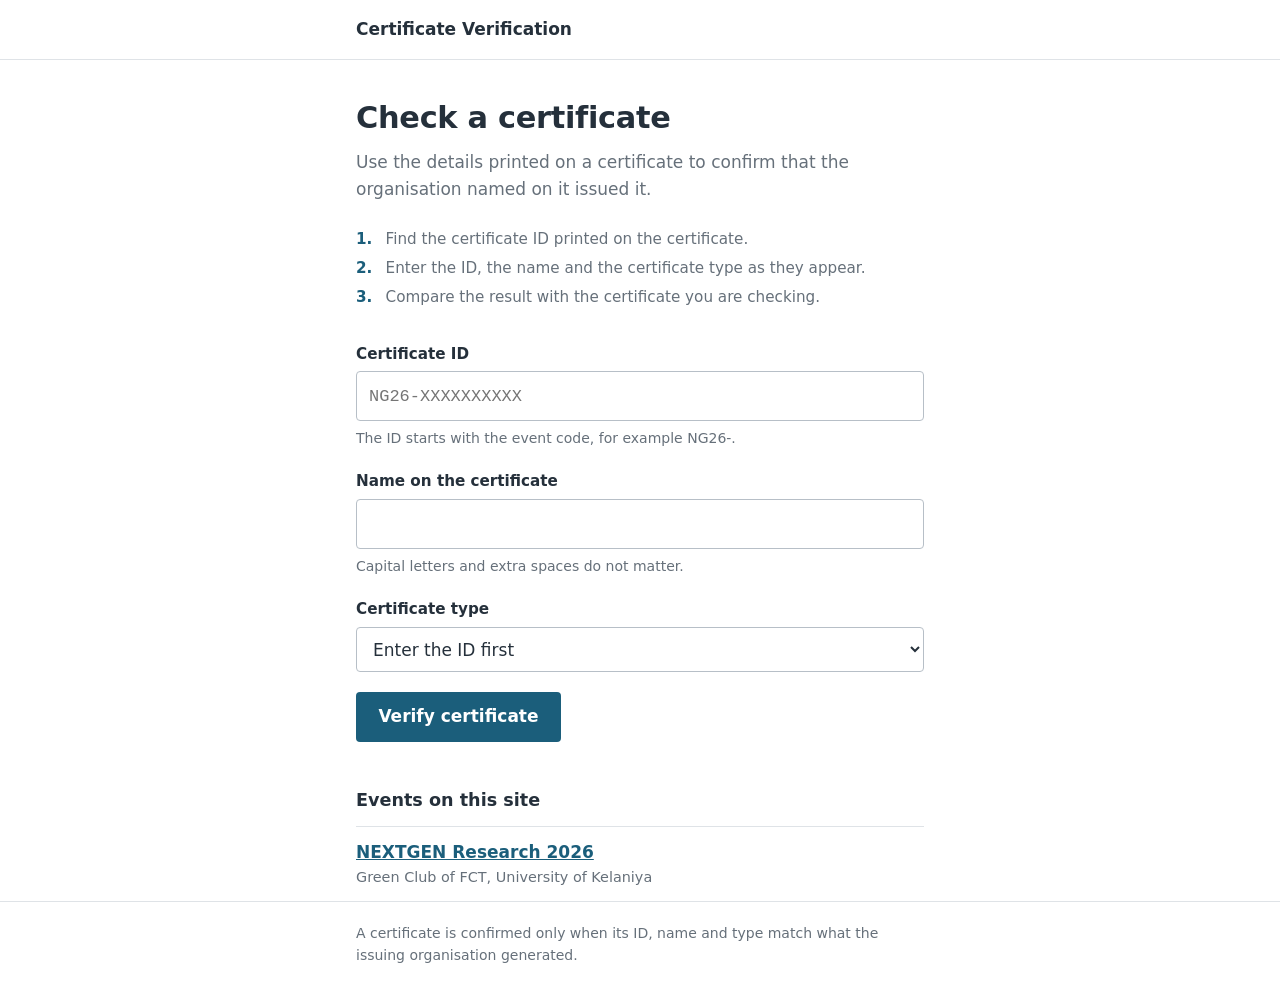
==== index.html @ 404afa52 "Add files via upload" ====
<!doctype html>
<html lang="en">
<head>
  <meta charset="utf-8">
  <meta name="viewport" content="width=device-width, initial-scale=1">
  <title>Certificate Verification</title>
  <meta name="description" content="Check that a certificate was issued by the organisation named on it.">
  <link rel="stylesheet" href="/style.css">
</head>
<body>
  <header class="site-header">
    <div class="wrap"><a class="wordmark" href="/">Certificate Verification</a></div>
  </header>

  <main class="wrap">
    <h1>Check a certificate</h1>
    <p class="lead">Use the details printed on a certificate to confirm that the organisation named on it issued it.</p>

    <ol class="steps">
      <li>Find the certificate ID printed on the certificate.</li>
      <li>Enter the ID, the name and the certificate type as they appear.</li>
      <li>Compare the result with the certificate you are checking.</li>
    </ol>

    <form id="verify-form">
      <div class="field">
        <label for="cert-id">Certificate ID</label>
        <input id="cert-id" name="id" type="text" required autocomplete="off" autocapitalize="characters" spellcheck="false" placeholder="NG26-XXXXXXXXXX">
        <p class="hint" id="event-note">The ID starts with the event code, for example NG26-.</p>
      </div>
      <div class="field">
        <label for="cert-name">Name on the certificate</label>
        <input id="cert-name" name="name" type="text" required autocomplete="off">
        <p class="hint">Capital letters and extra spaces do not matter.</p>
      </div>
      <div class="field">
        <label for="cert-type">Certificate type</label>
        <select id="cert-type" name="type" required>
          <option value="">Enter the ID first</option>
        </select>
      </div>
      <button type="submit">Verify certificate</button>
    </form>

    <div id="result" aria-live="polite"></div>

    <section class="events">
      <h2>Events on this site</h2>
      <ul>
        <li>
          <a href="/ng26/">NEXTGEN Research 2026</a>
          <span>Green Club of FCT, University of Kelaniya</span>
        </li>
      </ul>
    </section>
  </main>

  <footer>
    <div class="wrap"><p>A certificate is confirmed only when its ID, name and type match what the issuing organisation generated.</p></div>
  </footer>

  <script src="/verify.js"></script>
</body>
</html>
---- style.css ----
:root {
  --ink: #25303b;
  --muted: #66707a;
  --rule: #dfe3e7;
  --accent: #1b5e7b;
  --accent-dark: #144a61;
  --ok: #1c6b45;
  --bad: #a1332a;
}

* { box-sizing: border-box; }

body {
  margin: 0;
  background: #fff;
  color: var(--ink);
  font: 17px/1.6 system-ui, -apple-system, "Segoe UI", Roboto, sans-serif;
}

.wrap { max-width: 38rem; margin: 0 auto; padding: 0 1.25rem; }

.site-header { border-bottom: 1px solid var(--rule); padding: 1rem 0; }
.wordmark { color: var(--ink); font-weight: 600; text-decoration: none; }

main { padding-bottom: 3rem; }
h1 { font-size: 1.9rem; font-weight: 600; line-height: 1.2; letter-spacing: -0.01em; margin: 2.5rem 0 0.75rem; }
h2 { font-size: 1.1rem; font-weight: 600; margin: 2.75rem 0 0.75rem; }
.lead { color: var(--muted); margin: 0 0 1.5rem; }

.steps { list-style: none; counter-reset: step; margin: 0 0 2rem; padding: 0; color: var(--muted); font-size: 0.95rem; }
.steps li { counter-increment: step; display: flex; gap: 0.75rem; margin-bottom: 0.3rem; }
.steps li::before { content: counter(step) "."; color: var(--accent); font-weight: 600; min-width: 1.1rem; }

.field { margin-bottom: 1.25rem; }
label { display: block; font-weight: 600; font-size: 0.95rem; margin-bottom: 0.35rem; }
input, select {
  width: 100%;
  padding: 0.65rem 0.75rem;
  font: inherit;
  color: inherit;
  background: #fff;
  border: 1px solid #b7bfc7;
  border-radius: 4px;
}
input:focus, select:focus, button:focus-visible, a:focus-visible { outline: 2px solid var(--accent); outline-offset: 2px; }
#cert-id { font-family: ui-monospace, Consolas, monospace; letter-spacing: 0.04em; text-transform: uppercase; }
#cert-id::placeholder { text-transform: none; letter-spacing: 0; }
.hint { color: var(--muted); font-size: 0.875rem; margin: 0.35rem 0 0; }

button {
  font: inherit;
  font-weight: 600;
  color: #fff;
  background: var(--accent);
  border: 0;
  border-radius: 4px;
  padding: 0.7rem 1.4rem;
  cursor: pointer;
}
button:hover { background: var(--accent-dark); }
button:disabled { opacity: 0.6; cursor: default; }

#result:empty { display: none; }
#result { margin-top: 2rem; border-top: 3px solid var(--rule); padding-top: 1.25rem; }
#result.ok { border-top-color: var(--ok); }
#result.fail { border-top-color: var(--bad); }
.status { font-size: 1.2rem; font-weight: 600; margin: 0 0 0.5rem; }
.ok .status { color: var(--ok); }
.fail .status { color: var(--bad); }
.note { color: var(--muted); font-size: 0.95rem; }
.note p { margin: 0 0 0.5rem; }
.note ul { margin: 0.5rem 0; padding-left: 1.2rem; }
.org-logo { display: block; width: 56px; height: 56px; object-fit: contain; margin-bottom: 0.75rem; }

.record { margin: 1rem 0 0; }
.record div { display: flex; gap: 1rem; padding: 0.55rem 0; border-top: 1px solid var(--rule); }
.record dt { flex: 0 0 8.5rem; color: var(--muted); font-size: 0.9rem; }
.record dd { margin: 0; overflow-wrap: anywhere; }
.share { display: inline-block; margin-top: 1rem; color: var(--accent); font-weight: 600; }

.event-head { display: flex; align-items: center; gap: 0.9rem; margin-top: 2.25rem; color: var(--muted); }
.event-head img { width: 56px; height: 56px; object-fit: contain; }
.event-head + h1 { margin-top: 1rem; }
.about p { margin: 0 0 1rem; }

.events ul, .speakers { list-style: none; margin: 0; padding: 0; }
.events li, .speakers li { padding: 0.75rem 0; border-top: 1px solid var(--rule); }
.events a { color: var(--accent); font-weight: 600; }
.events span, .speakers span { display: block; color: var(--muted); font-size: 0.9rem; }

footer { border-top: 1px solid var(--rule); padding: 1.25rem 0 2rem; color: var(--muted); font-size: 0.875rem; }
footer p { margin: 0; }

@media (max-width: 30rem) {
  .record div { flex-direction: column; gap: 0; }
  .record dt { flex: none; }
}
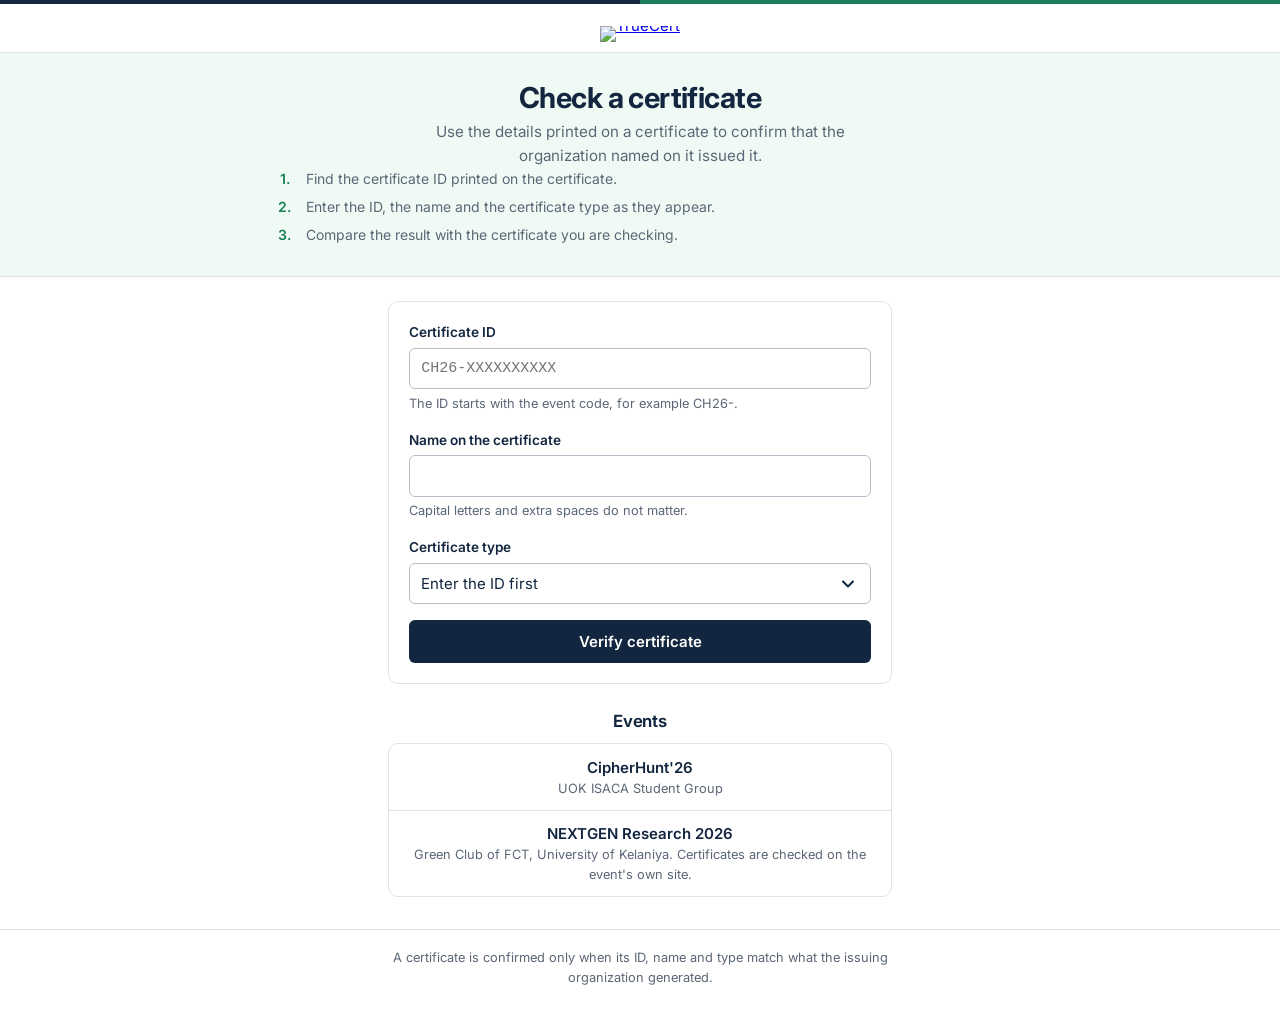
==== commit 1bf9251b: "new website files" ====
--- a/index.html
+++ b/index.html
@@ -3,30 +3,37 @@
 <head>
   <meta charset="utf-8">
   <meta name="viewport" content="width=device-width, initial-scale=1">
-  <title>Certificate Verification</title>
-  <meta name="description" content="Check that a certificate was issued by the organisation named on it.">
-  <link rel="stylesheet" href="/style.css">
+  <title>TrueCert | Certificate verification</title>
+  <meta name="description" content="Check that a certificate was issued by the organization named on it.">
+  <link rel="icon" type="image/png" href="logos/favicon.png">
+  <link rel="preconnect" href="https://fonts.googleapis.com">
+  <link rel="preconnect" href="https://fonts.gstatic.com" crossorigin>
+  <link href="https://fonts.googleapis.com/css2?family=Inter:wght@400;500;600;700&display=swap" rel="stylesheet">
+  <link rel="stylesheet" href="style.css">
 </head>
 <body>
   <header class="site-header">
-    <div class="wrap"><a class="wordmark" href="/">Certificate Verification</a></div>
+    <div class="wrap"><a class="brand" href="./"><img src="logos/truecert-logo.png" alt="TrueCert"></a></div>
   </header>
 
+  <section class="hero">
+    <div class="wrap">
+      <h1>Check a certificate</h1>
+      <p class="lead">Use the details printed on a certificate to confirm that the organization named on it issued it.</p>
+      <ol class="steps">
+        <li>Find the certificate ID printed on the certificate.</li>
+        <li>Enter the ID, the name and the certificate type as they appear.</li>
+        <li>Compare the result with the certificate you are checking.</li>
+      </ol>
+    </div>
+  </section>
+
   <main class="wrap">
-    <h1>Check a certificate</h1>
-    <p class="lead">Use the details printed on a certificate to confirm that the organisation named on it issued it.</p>
-
-    <ol class="steps">
-      <li>Find the certificate ID printed on the certificate.</li>
-      <li>Enter the ID, the name and the certificate type as they appear.</li>
-      <li>Compare the result with the certificate you are checking.</li>
-    </ol>
-
-    <form id="verify-form">
+    <form id="verify-form" class="panel">
       <div class="field">
         <label for="cert-id">Certificate ID</label>
-        <input id="cert-id" name="id" type="text" required autocomplete="off" autocapitalize="characters" spellcheck="false" placeholder="NG26-XXXXXXXXXX">
-        <p class="hint" id="event-note">The ID starts with the event code, for example NG26-.</p>
+        <input id="cert-id" name="id" type="text" required autocomplete="off" autocapitalize="characters" spellcheck="false" placeholder="CH26-XXXXXXXXXX">
+        <p class="hint" id="event-note">The ID starts with the event code, for example CH26-.</p>
       </div>
       <div class="field">
         <label for="cert-name">Name on the certificate</label>
@@ -45,20 +52,26 @@
     <div id="result" aria-live="polite"></div>
 
     <section class="events">
-      <h2>Events on this site</h2>
+      <h2>Events</h2>
       <ul>
         <li>
-          <a href="/ng26/">NEXTGEN Research 2026</a>
-          <span>Green Club of FCT, University of Kelaniya</span>
+          <a href="ch26/index.html">CipherHunt'26
+            <span>UOK ISACA Student Group</span>
+          </a>
+        </li>
+        <li>
+          <a href="https://nextgenresearch2026.netlify.app/">NEXTGEN Research 2026
+            <span>Green Club of FCT, University of Kelaniya. Certificates are checked on the event's own site.</span>
+          </a>
         </li>
       </ul>
     </section>
   </main>
 
   <footer>
-    <div class="wrap"><p>A certificate is confirmed only when its ID, name and type match what the issuing organisation generated.</p></div>
+    <div class="wrap"><p>A certificate is confirmed only when its ID, name and type match what the issuing organization generated.</p></div>
   </footer>
 
-  <script src="/verify.js"></script>
+  <script src="verify.js"></script>
 </body>
 </html>
--- a/style.css
+++ b/style.css
@@ -1,97 +1,220 @@
 :root {
-  --ink: #25303b;
-  --muted: #66707a;
-  --rule: #dfe3e7;
-  --accent: #1b5e7b;
-  --accent-dark: #144a61;
-  --ok: #1c6b45;
+  --navy: #12263f;
+  --green: #1b7f5a;
+  --green-dark: #14634a;
+  --mint: #4ade9e;
+  --mint-soft: #f0faf5;
+  --slate: #5b6676;
+  --rule: #dde3ea;
   --bad: #a1332a;
+  --bad-soft: #fcf3f2;
+  --linkedin: #0a66c2;
+  --linkedin-dark: #084e96;
 }
 
 * { box-sizing: border-box; }
+html { -webkit-text-size-adjust: 100%; }
 
 body {
   margin: 0;
   background: #fff;
-  color: var(--ink);
-  font: 17px/1.6 system-ui, -apple-system, "Segoe UI", Roboto, sans-serif;
-}
-
-.wrap { max-width: 38rem; margin: 0 auto; padding: 0 1.25rem; }
-
-.site-header { border-bottom: 1px solid var(--rule); padding: 1rem 0; }
-.wordmark { color: var(--ink); font-weight: 600; text-decoration: none; }
-
-main { padding-bottom: 3rem; }
-h1 { font-size: 1.9rem; font-weight: 600; line-height: 1.2; letter-spacing: -0.01em; margin: 2.5rem 0 0.75rem; }
-h2 { font-size: 1.1rem; font-weight: 600; margin: 2.75rem 0 0.75rem; }
-.lead { color: var(--muted); margin: 0 0 1.5rem; }
-
-.steps { list-style: none; counter-reset: step; margin: 0 0 2rem; padding: 0; color: var(--muted); font-size: 0.95rem; }
-.steps li { counter-increment: step; display: flex; gap: 0.75rem; margin-bottom: 0.3rem; }
-.steps li::before { content: counter(step) "."; color: var(--accent); font-weight: 600; min-width: 1.1rem; }
-
-.field { margin-bottom: 1.25rem; }
-label { display: block; font-weight: 600; font-size: 0.95rem; margin-bottom: 0.35rem; }
+  color: var(--navy);
+  font: 400 15px/1.55 "Inter", system-ui, -apple-system, "Segoe UI", Roboto, sans-serif;
+}
+
+.wrap { max-width: 34rem; margin: 0 auto; padding: 0 1.25rem; }
+
+/* Header: the two-tone stripe repeats the True | Cert split in the logo */
+.site-header {
+  padding: 0.85rem 0 0.65rem;
+  text-align: center;
+  border-bottom: 1px solid var(--rule);
+  background-color: #fff;
+  background-image: linear-gradient(90deg, var(--navy) 50%, var(--green) 50%);
+  background-size: 100% 4px;
+  background-repeat: no-repeat;
+  background-position: top;
+}
+.brand { display: inline-block; line-height: 0; }
+.brand img { height: 32px; width: auto; }
+
+/* Hero */
+.hero {
+  background: var(--mint-soft);
+  border-bottom: 1px solid var(--rule);
+  padding: 1.75rem 0 1.5rem;
+  text-align: center;
+}
+.event-head { display: flex; justify-content: center; margin: 0 0 0.75rem; }
+.event-head img { display: block; height: 64px; width: auto; max-width: 100%; }
+h1 {
+  font-size: clamp(1.5rem, 4.5vw, 1.8rem);
+  font-weight: 700;
+  line-height: 1.15;
+  letter-spacing: -0.02em;
+  margin: 0 0 0.4rem;
+}
+h2 { font-size: 1.05rem; font-weight: 650; letter-spacing: -0.01em; margin: 0 0 0.6rem; }
+.lead { color: var(--slate); max-width: 28rem; margin: 0 auto; font-size: 0.95rem; }
+
+.hero .wrap { max-width: 48rem; }
+.hero-grid {
+  display: grid;
+  grid-template-columns: minmax(0, 15rem) minmax(0, 1fr);
+  gap: 1.75rem;
+  align-items: center;
+  max-width: 38rem;
+  margin: 1.25rem auto 0;
+  text-align: left;
+}
+.cert-art { display: block; width: 100%; height: auto; transform: rotate(-2deg); }
+.cert-art .seal { transform-box: fill-box; transform-origin: center; animation: stamp 0.55s 0.35s cubic-bezier(0.2, 0.9, 0.3, 1.25) both; }
+.cert-art .tick { stroke-dasharray: 34; stroke-dashoffset: 34; animation: draw 0.4s 0.85s ease-out forwards; }
+@keyframes stamp { from { opacity: 0; transform: scale(1.7) rotate(-16deg); } to { opacity: 1; transform: none; } }
+@keyframes draw { to { stroke-dashoffset: 0; } }
+
+.steps {
+  list-style: none;
+  counter-reset: step;
+  margin: 0;
+  padding: 0;
+  color: var(--slate);
+  font-size: 0.875rem;
+}
+.steps li { margin-bottom: 0.4rem; }
+.steps li { counter-increment: step; display: flex; gap: 0.75rem; }
+.steps li::before { content: counter(step) "."; color: var(--green); font-weight: 600; min-width: 1.1rem; }
+
+main.wrap { padding-bottom: 2rem; }
+
+/* Form */
+.panel { margin-top: 1.5rem; padding: 1.25rem; border: 1px solid var(--rule); border-radius: 10px; background: #fff; }
+.field { margin-bottom: 1rem; }
+label { display: block; font-weight: 600; font-size: 0.85rem; margin-bottom: 0.3rem; }
 input, select {
   width: 100%;
-  padding: 0.65rem 0.75rem;
+  padding: 0.5rem 0.7rem;
   font: inherit;
   color: inherit;
-  background: #fff;
-  border: 1px solid #b7bfc7;
-  border-radius: 4px;
-}
-input:focus, select:focus, button:focus-visible, a:focus-visible { outline: 2px solid var(--accent); outline-offset: 2px; }
+  background-color: #fff;
+  border: 1px solid #b7c0ca;
+  border-radius: 6px;
+}
+input:focus, select:focus, button:focus-visible, a:focus-visible { outline: 2px solid var(--green); outline-offset: 2px; }
 #cert-id { font-family: ui-monospace, Consolas, monospace; letter-spacing: 0.04em; text-transform: uppercase; }
 #cert-id::placeholder { text-transform: none; letter-spacing: 0; }
-.hint { color: var(--muted); font-size: 0.875rem; margin: 0.35rem 0 0; }
+.hint { color: var(--slate); font-size: 0.8rem; margin: 0.3rem 0 0; }
+
+select {
+  -webkit-appearance: none;
+  appearance: none;
+  cursor: pointer;
+  padding-right: 2.5rem;
+  background-image: url("data:image/svg+xml,%3Csvg xmlns='http://www.w3.org/2000/svg' width='12' height='8' viewBox='0 0 12 8'%3E%3Cpath d='M1 1.5l5 5 5-5' fill='none' stroke='%2312263f' stroke-width='2' stroke-linecap='round' stroke-linejoin='round'/%3E%3C/svg%3E");
+  background-repeat: no-repeat;
+  background-position: right 1rem center;
+  background-size: 12px 8px;
+}
+
+.field-error { display: block; margin-top: 0.3rem; color: var(--bad); font-size: 0.8rem; }
+.field-error[hidden] { display: none; }
+input[aria-invalid="true"], select[aria-invalid="true"] { border-color: var(--bad); }
 
 button {
   font: inherit;
   font-weight: 600;
   color: #fff;
-  background: var(--accent);
+  background: var(--navy);
   border: 0;
-  border-radius: 4px;
-  padding: 0.7rem 1.4rem;
+  border-radius: 6px;
+  padding: 0.6rem 1.2rem;
   cursor: pointer;
-}
-button:hover { background: var(--accent-dark); }
+  transition: background 0.15s;
+}
+form button { width: 100%; }
+button:hover { background: var(--green); }
 button:disabled { opacity: 0.6; cursor: default; }
 
+/* Result */
 #result:empty { display: none; }
-#result { margin-top: 2rem; border-top: 3px solid var(--rule); padding-top: 1.25rem; }
-#result.ok { border-top-color: var(--ok); }
-#result.fail { border-top-color: var(--bad); }
-.status { font-size: 1.2rem; font-weight: 600; margin: 0 0 0.5rem; }
-.ok .status { color: var(--ok); }
+#result {
+  margin-top: 1.25rem;
+  padding: 1.25rem;
+  border: 1px solid var(--rule);
+  border-top-width: 4px;
+  border-radius: 10px;
+}
+#result.ok { border-color: #bfe3d2; border-top-color: var(--green); background: var(--mint-soft); }
+#result.fail { border-color: #ecc9c5; border-top-color: var(--bad); background: var(--bad-soft); }
+.status { display: flex; align-items: center; gap: 0.6rem; font-size: 1.05rem; font-weight: 650; margin: 0 0 0.4rem; }
+.status .icon { flex: none; }
+.ok .status { color: var(--green); }
 .fail .status { color: var(--bad); }
-.note { color: var(--muted); font-size: 0.95rem; }
+.note { color: var(--slate); font-size: 0.85rem; }
 .note p { margin: 0 0 0.5rem; }
 .note ul { margin: 0.5rem 0; padding-left: 1.2rem; }
 .org-logo { display: block; width: 56px; height: 56px; object-fit: contain; margin-bottom: 0.75rem; }
 
 .record { margin: 1rem 0 0; }
-.record div { display: flex; gap: 1rem; padding: 0.55rem 0; border-top: 1px solid var(--rule); }
-.record dt { flex: 0 0 8.5rem; color: var(--muted); font-size: 0.9rem; }
+.record div { display: flex; gap: 1rem; padding: 0.4rem 0; border-top: 1px solid var(--rule); }
+.ok .record div { border-top-color: #cfe8dc; }
+.record dt { flex: 0 0 7.5rem; color: var(--slate); font-size: 0.85rem; }
 .record dd { margin: 0; overflow-wrap: anywhere; }
-.share { display: inline-block; margin-top: 1rem; color: var(--accent); font-weight: 600; }
-
-.event-head { display: flex; align-items: center; gap: 0.9rem; margin-top: 2.25rem; color: var(--muted); }
-.event-head img { width: 56px; height: 56px; object-fit: contain; }
-.event-head + h1 { margin-top: 1rem; }
+
+.share {
+  display: inline-flex;
+  align-items: center;
+  gap: 0.6rem;
+  margin-top: 1rem;
+  padding: 0.5rem 0.9rem;
+  color: #fff;
+  background: var(--linkedin);
+  border-radius: 6px;
+  font-weight: 600;
+  text-decoration: none;
+  transition: background 0.15s;
+}
+.share:hover { background: var(--linkedin-dark); }
+.share .in {
+  display: inline-grid;
+  place-items: center;
+  width: 1.35rem;
+  height: 1.35rem;
+  border-radius: 3px;
+  background: #fff;
+  color: var(--linkedin);
+  font-size: 0.8rem;
+  font-weight: 800;
+  line-height: 1;
+}
+
+/* Sections below the form */
+.about, .events { margin-top: 1.5rem; text-align: center; }
+.about { padding: 1.1rem 1.25rem 0.25rem; border: 1px solid var(--rule); border-radius: 10px; background: #fff; }
 .about p { margin: 0 0 1rem; }
 
-.events ul, .speakers { list-style: none; margin: 0; padding: 0; }
-.events li, .speakers li { padding: 0.75rem 0; border-top: 1px solid var(--rule); }
-.events a { color: var(--accent); font-weight: 600; }
-.events span, .speakers span { display: block; color: var(--muted); font-size: 0.9rem; }
-
-footer { border-top: 1px solid var(--rule); padding: 1.25rem 0 2rem; color: var(--muted); font-size: 0.875rem; }
+.events ul { list-style: none; margin: 0; padding: 0; border: 1px solid var(--rule); border-radius: 10px; overflow: hidden; background: #fff; }
+.events li + li { border-top: 1px solid var(--rule); }
+.events a { display: block; padding: 0.7rem 1rem; color: var(--navy); font-weight: 600; text-decoration: none; transition: background 0.15s; }
+.events a:hover { background: var(--mint-soft); }
+.events a:focus-visible { outline-offset: -3px; }
+.events a span { display: block; color: var(--slate); font-size: 0.8rem; font-weight: 400; }
+
+footer { background: #fff; border-top: 1px solid var(--rule); padding: 1.1rem 0 1.5rem; color: var(--slate); font-size: 0.8rem; text-align: center; }
 footer p { margin: 0; }
 
+@media (max-width: 44rem) {
+  .hero-grid { grid-template-columns: 1fr; gap: 1rem; max-width: 17rem; }
+}
+
 @media (max-width: 30rem) {
+  .panel { padding: 1rem; }
   .record div { flex-direction: column; gap: 0; }
   .record dt { flex: none; }
 }
+
+@media (prefers-reduced-motion: reduce) {
+  * { transition: none !important; }
+  .cert-art .seal { animation: none; }
+  .cert-art .tick { animation: none; stroke-dashoffset: 0; }
+}
